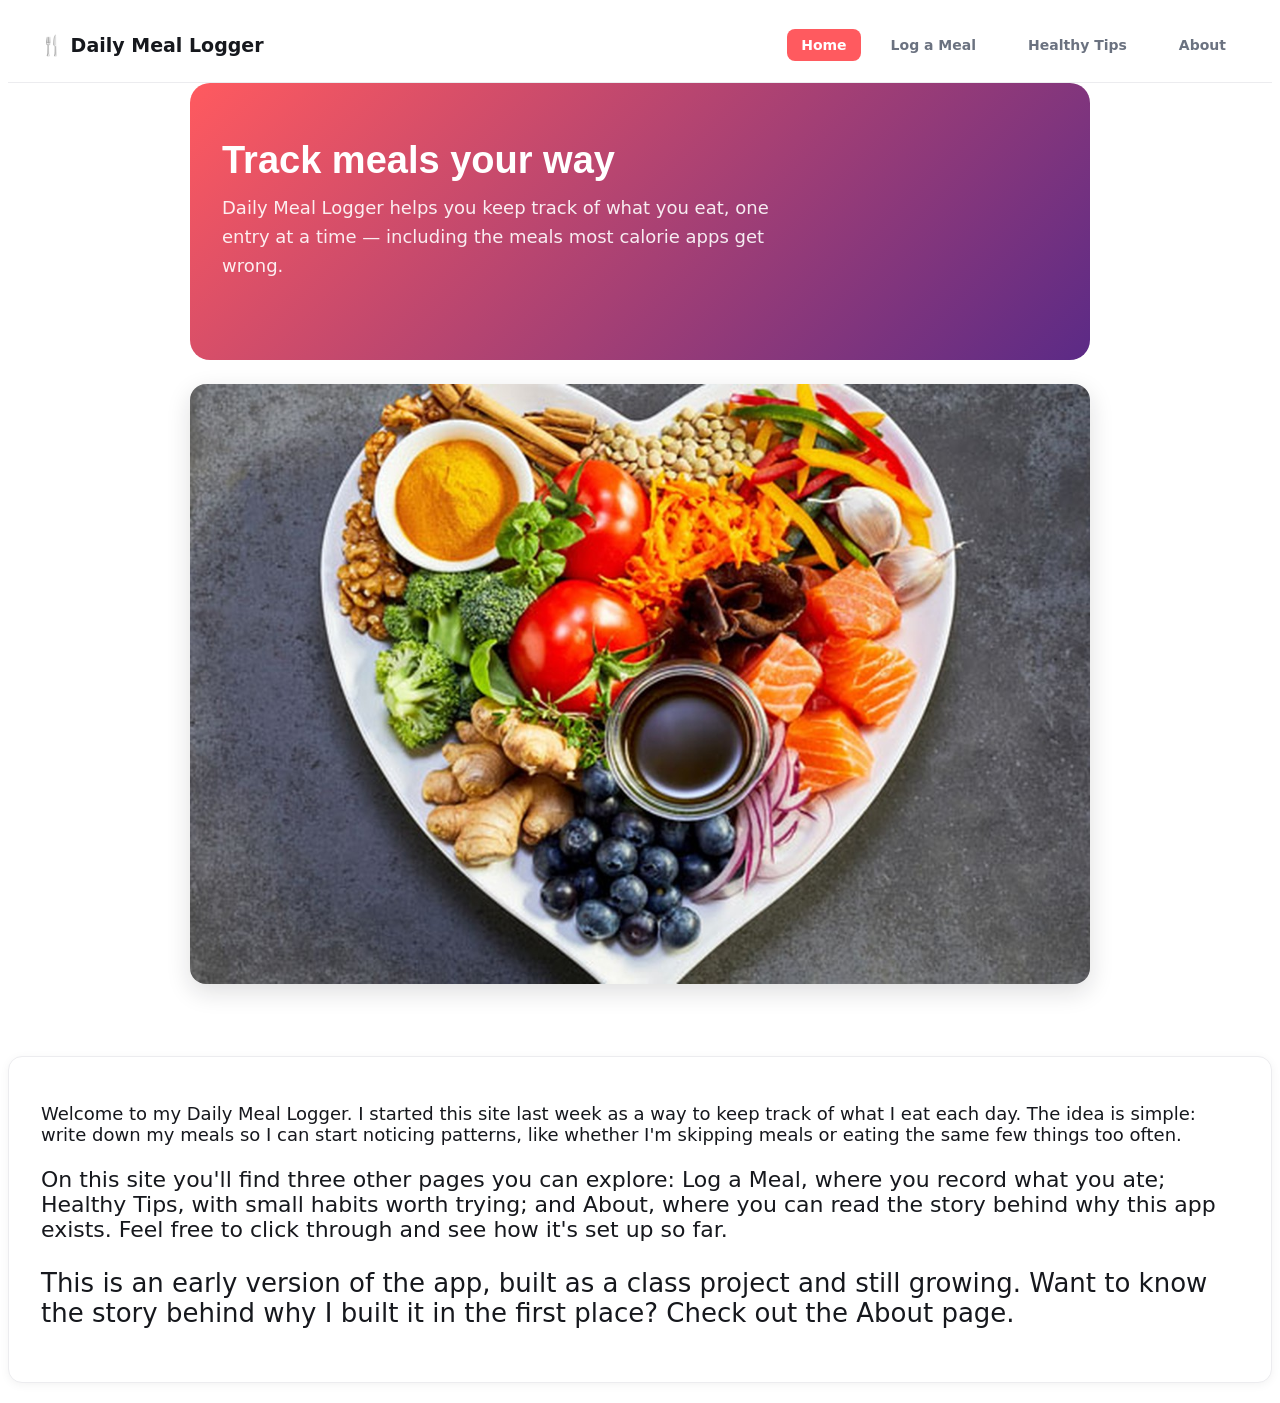
==== index.html @ 2026b80f "Added About page with external stylesheets" ====
<!DOCTYPE html>
<html>

<head>
  <title>Daily Meal Logger - Home</title>
  <link rel="stylesheet" href="style.css">
</head>

<body>
  <!-- Site header: logo on the left, nav links on the right -->
  <header class="site-header">
    <a class="logo" href="index.html">
      🍴 Daily Meal Logger
    </a>
    <nav class="site-nav">
      <!-- Navigation: relative links to the other three pages -->
      <a class="active" href="index.html">Home</a>
      <a href="log.html">Log a Meal</a><br><br>
      <a href="tips.html">Healthy Tips</a><br><br>
      <a href="about.html">About</a>
    </nav>
  </header>

  <div class="page-container">
    <!-- Hero section: page heading and intro subtext on a gradient background -->
    <div class="hero">
      <h1>Track meals your way</h1>
      <p class="hero-sub"> Daily Meal Logger helps you keep track of what you eat, one entry at a time &mdash; including
        the meals most calorie apps get wrong.</p>
    </div>

    <!-- Image: photo representing the Home page -->
    <img class="hero-image" src="home_image.jpg" alt="A colorfull plate of food">
  </div>

  <!-- Content card: three paragraphs of text, each styled differently -->
  <div class="content-card">
    <!-- Paragraph 1: intro, styled with a small font size -->
    <p class="home-p1">
      Welcome to my Daily Meal Logger. I started this site last week as a way to keep track of what I eat
      each day. The idea is simple: write down my meals so I can start noticing patterns, like whether I'm skipping
      meals or eating the same few things too often.
    </p>
    <!-- Paragraph 2: site overview, styled with a medium font size -->
    <p class="home-p2">
      On this site you'll find three other pages you can explore: Log a Meal, where you record what you ate;
      Healthy Tips, with small habits worth trying; and About, where you can read the story behind why this
      app exists. Feel free to click through and see how it's set up so far.
    </p>
    <!-- Paragraph 3: personal note, styled with a large font size -->
    <p class="home-p3">
      This is an early version of the app, built as a class project and still growing. Want to know the story
      behind why I built it in the first place? Check out the About page.
    </p>
  </div>
</body>

</html>
---- style.css ----
/* ==========================================================
   COLOR PALETTE
   Coral (primary accent, buttons, hovers) : #FF5A5F
   Deep plum (gradient, button text)       : #5B2A86
   Near-black (body text, headings)        : #16181D
   Muted gray (secondary text, nav links)  : #6B7280
   Light coral tint (hover backgrounds)    : #FFE9E9
   Hairline border / card border           : #ECECEF
   White (cards, button backgrounds)       : #FFFFFF
   Log page: red, amber, blue accents      : #E4572E, #C98A00, #2563A8
   ========================================================== */

/* Paragraph styles for each page. Originally inline <font> tags in
   index.html, log.html, and tips.html -- moved here as classes so
   the styling lives in one place instead of repeated inline attributes. */

/* Home page: three paragraphs, differentiated by font size */
.home-p1 { font-size: 18px;}
.home-p2 { font-size: 22px;}
.home-p3 { font-size: 26px;}

/* Log a Meal page: three paragraphs, differentiated by color */
.log-p1 { color: #E4572E; }
.log-p2 { color: #C98A00; }
.log-p3 { color: #2563A8; }

/* Healthy Tips page: three paragraphs, differentiated by font family, weight and style */
.tips-p1 { font-family: 'Courier New', monospace; }
.tips-p2 { font-weight: 700; }
.tips-p3 { font-style: italic; }

/* Site header bar on every page: logo on the left, nav links on the right. */
.site-header {
    display: flex; /* display: flex organizes the child elements in a row side by side, instead of stacking on top of each other */
    justify-content: space-between; /* justify-content: controls spacing along the row -- space-between pushes the first and last child to opposite ends */
    align-items: center; /* align-items: centers children vertically within the row */
    padding: 18px 32px; /* padding: adds space inside the element, between its border and its content (18px top/bottom, 32px left/right) */
    background: #FFFFFF; /* background: sets the background color */
    border-bottom: 1px solid #ECECEF; /* border-bottom: draws a line only under the element, not around all four sides */
}

/* Removes the underline from all anchor tag links */
a {
    text-decoration: none;
}

/* Logo on the left side of the header bar: flex row with icon and text, centered vertically, with a small gap between them */
.logo {
    display: flex;
    align-items: center;
    gap: 8px; /* gap: adds space between flex children, without needing margin on each one individually */
    font-size: 19px;
    font-weight: 700;
    color : #16181D;
}

/* Navigation links on the right side of the header bar: flex row with a small gap between each link */
.site-nav {
    display: flex;
    align-items: center;
    gap: 8px;
}

/* Each navigation link: small margin on the left, padding inside the link, rounded corners, muted gray text color */
.site-nav a {
    margin-left: 8px; /* margin-left: adds space to the outside-left of the element, pushing it away from whatever's before it */
    padding: 8px 14px;
    border-radius: 8px; /* border-radius: rounds the corners; higher values = more rounded */
    font-size: 14px;
    font-weight: 600;
    color: #6B7280;
}

/* Navigation link hover state: light coral background, coral text color */
.site-nav a:hover {
    background: #FFE9E9;
    color: #FF5A5F;
}

/* Navigation link active state: coral background, white text color */
.site-nav a.active {
    background: #FF5A5F;
    color: #FFFFFF;
}

/* Body text: Segoe UI font, near-black color */
body {
    font-family: 'Segoe UI', system-ui, sans-serif;
    color: #16181D;
}

/* Page container: max width, centered horizontally, padding on left/right and bottom */
.page-container {
    max-width: 900px; /* max-width: caps how wide the element can grow, even if its container is wider */
    margin: 0 auto; /* margin: 0 auto centers a block horizontally (0 top/bottom, auto lets the browser split the leftover space evenly on left/right) */
    padding: 0 24px 60px;
}

/* Hero section on the home page: padding, margin, rounded corners, gradient background */
.hero {
    padding: 56px 32px;
    margin-bottom: 24px;
    border-radius: 20px;
    background: linear-gradient(135deg, #FF5A5F 0%, #5B2A86 100%);  /* linear-gradient: blends between two (or more) colors instead of one flat color; 135deg sets the angle it flows across */
}

/* Hero heading on the home page: Segoe UI font, bold weight, large size, white color */
.hero h1 {
    font-family: 'Segoe UI', Verdana, sans-serif;
    font-weight: 800;
    font-size: 38px;
    margin: 0 0 12px;
    color: #FFFFFF;
}

/* Hero subheading on the home page: smaller size, near-white color, max width, line height, margin */
.hero-sub {
    font-size: 18px;
    color: rgba(255,255,255,0.9); /* rgba: like a color, but with a 4th value (0-1) controlling transparency -- 0.9 here is 90% opaque */
    max-width: 560px;
    line-height: 1.6; /* line-height: sets the vertical space a line of text takes up; higher values add breathing room between wrapped lines */
    margin: 0 0 24px;
}

/* Hero image on the home page: full width, 3:2 aspect ratio, cover the box, rounded corners, soft shadow */
.hero-image {
    width: 100%;
    aspect-ratio: 3 / 2; /* aspect-ratio: locks the width-to-height ratio (3:2 here), so the box keeps that shape at any size */
    object-fit: cover; /* object-fit: controls how an image fills its box -- cover crops it to fill completely without stretching */
    border-radius: 16px;
    margin-bottom: 8px;
    box-shadow: 0 8px 24px rgba(22, 24, 29, 0.14);
}

/* Content card: white box with border, rounded corners, padding, margin, soft shadow */
.content-card {
  background: #FFFFFF;
  border: 1px solid #ECECEF;
  border-radius: 14px;
  padding: 28px 32px;
  margin-bottom: 20px;
  box-shadow: 0 2px 10px rgba(22,24,29,0.05);
}

/* Table card: removes padding and hides overflow, so the table fills the card completely */
.table-card {
  padding: 0;
  overflow: hidden;
}

/* Table styles: full width, collapsed borders, smaller font size */
table {
  width: 100%;
  border-collapse: collapse; /* border-collapse: collapse merges adjacent table cell borders into single lines instead of doubled-up ones */
  font-size: 14px;
}

/* Table header and cell styles: background color, text color, padding, alignment, font weight/size, border bottom */
th {
  background: #16181D;
  color: #FFFFFF;
  padding: 12px 16px;
  text-align: left;
  font-weight: 600;
  font-size: 13px;
}

/* Table cell styles: padding, border bottom */
td {
  padding: 12px 16px;
  border-bottom: 1px solid #ECECEF;
}

/* Table last row: removes the bottom border from the last row of the table */
tr:last-child td {
  border-bottom: none;
}

/* Profile photo on the About page: rounded corners, max width, centered, margin below, soft shadow */
.profile-photo {
  border-radius: 14px;
  max-width: 200px;
  display: block;
  margin: 0 auto 20px;
  box-shadow: 0 8px 24px rgba(22,24,29,0.14);
}

/* Social links on the About page: flex row with gap between icons */
.social-links {
  display: flex;
  gap: 12px;
}

/* Social link icons: fixed size, centered text, rounded circle, border, color */
.social-links .fa {
  width: 44px;
  height: 44px;
  line-height: 44px; /* line-height set equal to height: a common trick to vertically center a single line of text/icon inside a fixed-height box */
  font-size: 20px;
  text-align: center;
  border-radius: 50%;
  border: 1.5px solid #ECECEF;
  color: #16181D;
}

/* Social link icon hover state: coral border, light coral background, coral text color */
.social-links .fa:hover {
  border-color: #FF5A5F;
  background: #FFE9E9;
  color: #FF5A5F;
}
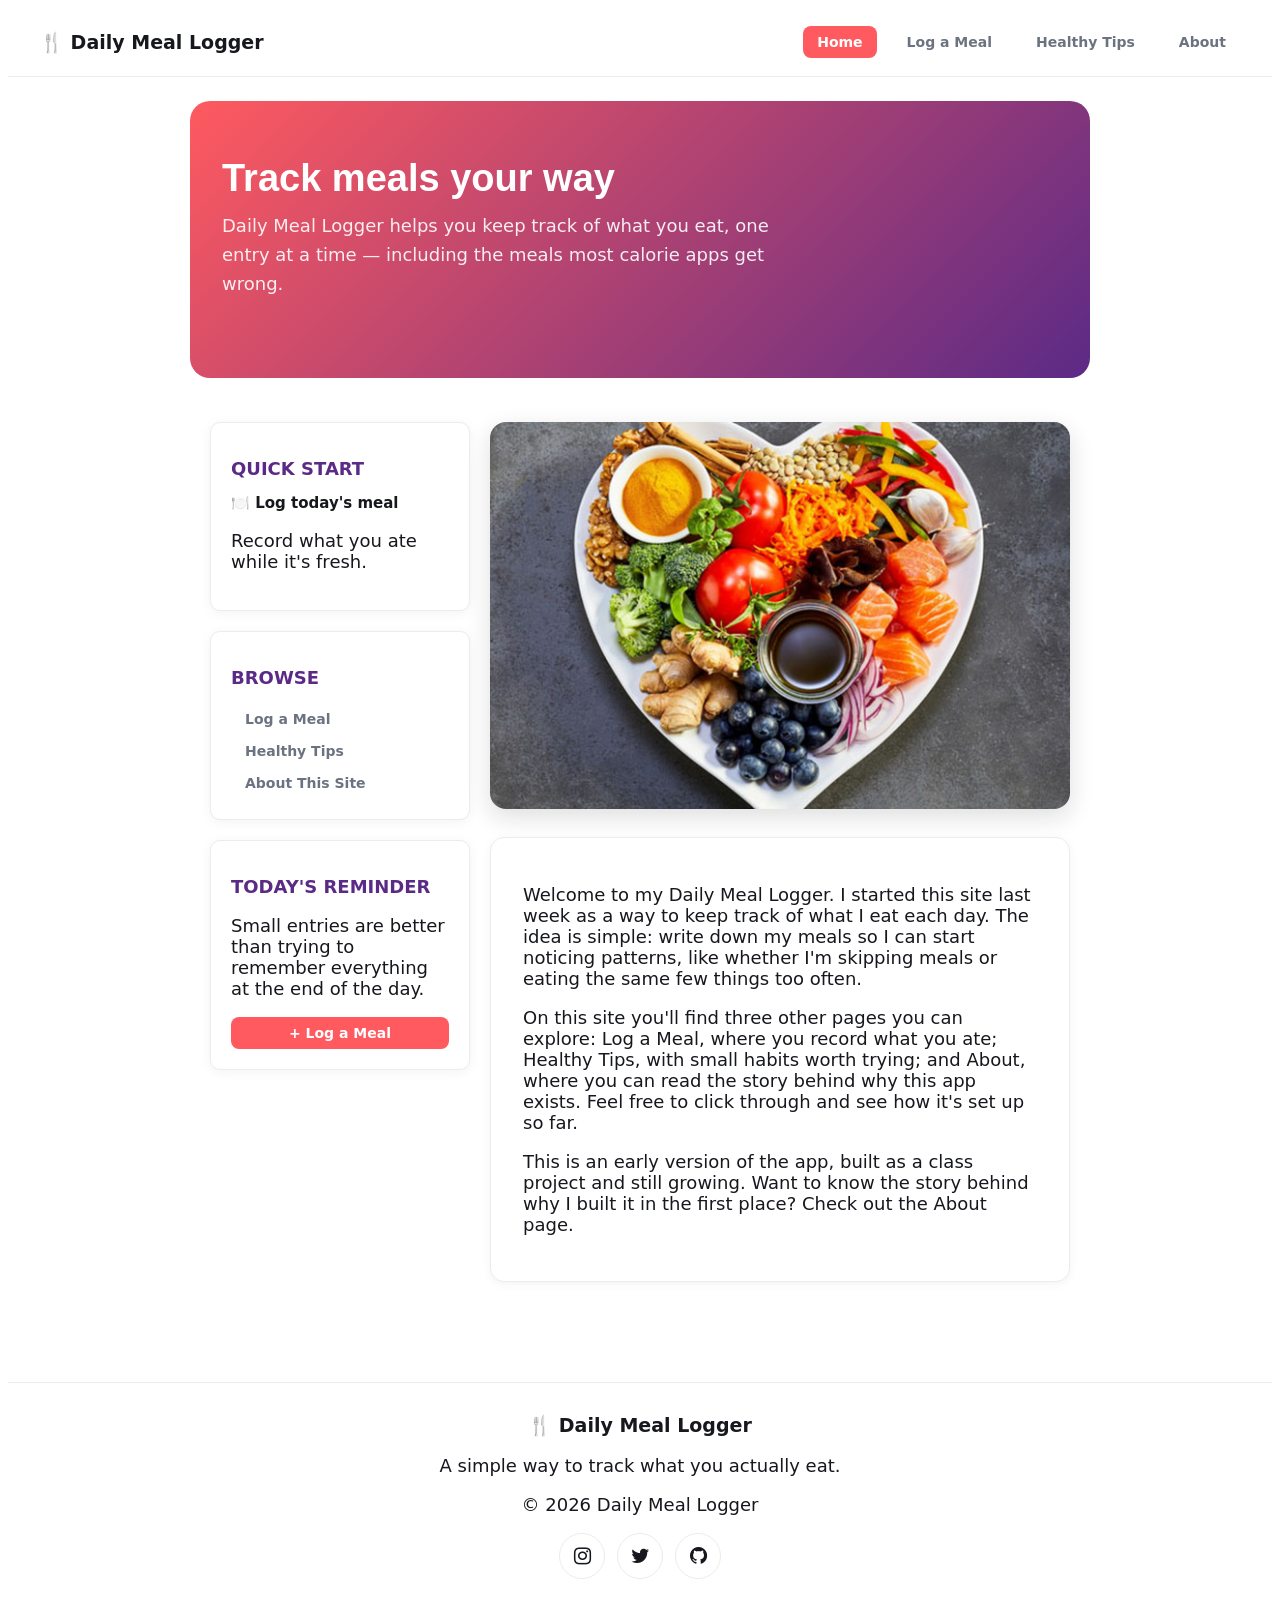
==== commit ba093db4: "Add page layouts using CSS Grid, Flexbox, and Float across the site (Home, Log a Meal, Healthy Tips," ====
--- a/index.html
+++ b/index.html
@@ -3,7 +3,9 @@
 
 <head>
   <title>Daily Meal Logger - Home</title>
-  <link rel="stylesheet" href="style.css">
+  <link rel="stylesheet" href="css/style.css">
+  <!-- Font Awesome: icon font library, loaded from a CDN, used for the social media icons below -->
+  <link rel="stylesheet" href="https://cdnjs.cloudflare.com/ajax/libs/font-awesome/4.7.0/css/font-awesome.min.css">
 </head>
 
 <body>
@@ -15,44 +17,86 @@
     <nav class="site-nav">
       <!-- Navigation: relative links to the other three pages -->
       <a class="active" href="index.html">Home</a>
-      <a href="log.html">Log a Meal</a><br><br>
-      <a href="tips.html">Healthy Tips</a><br><br>
+      <a href="log.html">Log a Meal</a>
+      <a href="tips.html">Healthy Tips</a>
       <a href="about.html">About</a>
     </nav>
   </header>
 
   <div class="page-container">
+
     <!-- Hero section: page heading and intro subtext on a gradient background -->
     <div class="hero">
       <h1>Track meals your way</h1>
-      <p class="hero-sub"> Daily Meal Logger helps you keep track of what you eat, one entry at a time &mdash; including
+      <p class="hero-sub"> Daily Meal Logger helps you keep track of what you eat, one entry at a time &mdash;
+        including
         the meals most calorie apps get wrong.</p>
     </div>
 
-    <!-- Image: photo representing the Home page -->
-    <img class="hero-image" src="home_image.jpg" alt="A colorfull plate of food">
+    <!-- Two-column layout using CSS Grid: aside and content are placed
+     into named grid-template-areas ("aside image" / "aside content"),
+     so the aside spans both rows automatically. -->
+    <div class="grid-layout">
+      <aside class="grid-layout-aside">
+        <div class="aside-card">
+          <h1 class="aside-h1">QUICK START</h1>
+          <h2 class="aside-h2">🍽️ Log today's meal</h2>
+          <p>Record what you ate while it's fresh.</p>
+        </div>
+        <div class="aside-card">
+          <h1 class="aside-h1">BROWSE</h1>
+          <a class="aside-a" href="log.html">Log a Meal</a>
+          <a class="aside-a" href="tips.html">Healthy Tips</a>
+          <a class="aside-a" href="about.html">About This Site</a>
+        </div>
+        <div class="aside-card">
+          <h1 class="aside-h1">TODAY'S REMINDER</h1>
+          <p>Small entries are better than trying to remember everything at the end of the day.</p>
+          <a class="active1" href="log.html">+ Log a Meal</a>
+        </div>
+      </aside>
+      <!-- Image: photo representing the Home page -->
+      <img class="hero-image" src="images/home_image.jpg" alt="A colorfull plate of food">
+
+      <!-- Content card: three paragraphs of text, each styled differently -->
+      <div class="content-card">
+        <!-- Paragraph 1: intro, styled with a small font size -->
+        <p>
+          Welcome to my Daily Meal Logger. I started this site last week as a way to keep track of what I eat
+          each day. The idea is simple: write down my meals so I can start noticing patterns, like whether I'm
+          skipping
+          meals or eating the same few things too often.
+        </p>
+        <!-- Paragraph 2: site overview, styled with a medium font size -->
+        <p>
+          On this site you'll find three other pages you can explore: Log a Meal, where you record what you ate;
+          Healthy Tips, with small habits worth trying; and About, where you can read the story behind why this
+          app exists. Feel free to click through and see how it's set up so far.
+        </p>
+        <!-- Paragraph 3: personal note, styled with a large font size -->
+        <p>
+          This is an early version of the app, built as a class project and still growing. Want to know the story
+          behind why I built it in the first place? Check out the About page.
+        </p>
+      </div>
+    </div>
   </div>
 
-  <!-- Content card: three paragraphs of text, each styled differently -->
-  <div class="content-card">
-    <!-- Paragraph 1: intro, styled with a small font size -->
-    <p class="home-p1">
-      Welcome to my Daily Meal Logger. I started this site last week as a way to keep track of what I eat
-      each day. The idea is simple: write down my meals so I can start noticing patterns, like whether I'm skipping
-      meals or eating the same few things too often.
+  <footer class="page-footer">
+    <h1 class="footer-logo">
+      🍴 Daily Meal Logger
+    </h1>
+    <p>A simple way to track what you actually eat.</p>
+    <p>© 2026 Daily Meal Logger</p>
+
+    <!-- Social media links: icon buttons using Font Awesome. The urls are placeholders to be replaced later -->
+    <p class="social-links">
+      <a href="https://instagram.com" class="fa fa-instagram" title="Instagram"></a>
+      <a href="https://twitter.com" class="fa fa-twitter" title="Twitter / X"></a>
+      <a href="https://github.com" class="fa fa-github" title="GitHub"></a>
     </p>
-    <!-- Paragraph 2: site overview, styled with a medium font size -->
-    <p class="home-p2">
-      On this site you'll find three other pages you can explore: Log a Meal, where you record what you ate;
-      Healthy Tips, with small habits worth trying; and About, where you can read the story behind why this
-      app exists. Feel free to click through and see how it's set up so far.
-    </p>
-    <!-- Paragraph 3: personal note, styled with a large font size -->
-    <p class="home-p3">
-      This is an early version of the app, built as a class project and still growing. Want to know the story
-      behind why I built it in the first place? Check out the About page.
-    </p>
-  </div>
+  </footer>
+
 </body>
 
 </html>
--- a/css/style.css
+++ b/css/style.css
@@ -0,0 +1,403 @@
+/* ==========================================================
+   COLOR PALETTE
+   Coral (primary accent, buttons, hovers) : #FF5A5F
+   Deep plum (gradient, button text)       : #5B2A86
+   Near-black (body text, headings)        : #16181D
+   Muted gray (secondary text, nav links)  : #6B7280
+   Light coral tint (hover backgrounds)    : #FFE9E9
+   Hairline border / card border           : #ECECEF
+   White (cards, button backgrounds)       : #FFFFFF
+   Log page: red, amber, blue accents      : #E4572E, #C98A00, #2563A8
+   ========================================================== */
+
+/* Paragraph styles for each page. Originally inline <font> tags in
+   index.html, log.html, and tips.html -- moved here as classes so
+   the styling lives in one place instead of repeated inline attributes. */
+
+/* paragraphs font size */
+p {
+  font-size: 18px;
+}
+
+/* Site header bar on every page: logo on the left, nav links on the right. */
+.site-header {
+  display: flex;
+  /* display: flex organizes the child elements in a row side by side, instead of stacking on top of each other */
+  justify-content: space-between;
+  /* justify-content: controls spacing along the row -- space-between pushes the first and last child to opposite ends */
+  align-items: center;
+  /* align-items: centers children vertically within the row */
+  padding: 18px 32px;
+  /* padding: adds space inside the element, between its border and its content (18px top/bottom, 32px left/right) */
+  background: #FFFFFF;
+  /* background: sets the background color */
+  border-bottom: 1px solid #ECECEF;
+  /* border-bottom: draws a line only under the element, not around all four sides */
+}
+
+/* Removes the underline from all anchor tag links */
+a {
+  text-decoration: none;
+}
+
+/* Logo on the left side of the header bar: flex row with icon and text, centered vertically, with a small gap between them */
+.logo {
+  display: flex;
+  align-items: center;
+  gap: 8px;
+  /* gap: adds space between flex children, without needing margin on each one individually */
+  font-size: 19px;
+  font-weight: 700;
+  color: #16181D;
+}
+
+/* Navigation links on the right side of the header bar: flex row with a small gap between each link */
+.site-nav {
+  display: flex;
+  align-items: center;
+  gap: 8px;
+}
+
+/* Each navigation link: small margin on the left, padding inside the link, rounded corners, muted gray text color */
+.site-nav a {
+  margin-left: 8px;
+  /* margin-left: adds space to the outside-left of the element, pushing it away from whatever's before it */
+  padding: 8px 14px;
+  border-radius: 8px;
+  /* border-radius: rounds the corners; higher values = more rounded */
+  font-size: 14px;
+  font-weight: 600;
+  color: #6B7280;
+}
+
+/* Navigation link hover state: light coral background, coral text color */
+.site-nav a:hover {
+  background: #FFE9E9;
+  color: #FF5A5F;
+}
+
+/* Navigation link active state: coral background, white text color */
+.site-nav a.active {
+  background: #FF5A5F;
+  color: #FFFFFF;
+}
+
+/* Body text: Segoe UI font, near-black color */
+body {
+  font-family: 'Segoe UI', system-ui, sans-serif;
+  color: #16181D;
+}
+
+/* Page container: max width, centered horizontally, padding on left/right and bottom */
+.page-container {
+  max-width: 900px;
+  /* max-width: caps how wide the element can grow, even if its container is wider */
+  margin: 0 auto;
+  /* margin: 0 auto centers a block horizontally (0 top/bottom, auto lets the browser split the leftover space evenly on left/right) */
+  padding: 0 24px 60px;
+}
+
+/* Hero section on the home page: padding, margin, rounded corners, gradient background */
+.hero {
+  padding: 56px 32px;
+  margin-top: 24px;
+  /* ✅ adds space above, between header and hero */
+  margin-bottom: 24px;
+  border-radius: 20px;
+  background: linear-gradient(135deg, #FF5A5F 0%, #5B2A86 100%);
+  /* linear-gradient: blends between two (or more) colors instead of one flat color; 135deg sets the angle it flows across */
+}
+
+/* Hero heading on the home page: Segoe UI font, bold weight, large size, white color */
+.hero h1 {
+  font-family: 'Segoe UI', Verdana, sans-serif;
+  font-weight: 800;
+  font-size: 38px;
+  margin: 0 0 12px;
+  color: #FFFFFF;
+}
+
+/* Hero subheading on the home page: smaller size, near-white color, max width, line height, margin */
+.hero-sub {
+  font-size: 18px;
+  color: rgba(255, 255, 255, 0.9);
+  /* rgba: like a color, but with a 4th value (0-1) controlling transparency -- 0.9 here is 90% opaque */
+  max-width: 560px;
+  line-height: 1.6;
+  /* line-height: sets the vertical space a line of text takes up; higher values add breathing room between wrapped lines */
+  margin: 0 0 24px;
+}
+
+/* Hero image on the home page: full width, 3:2 aspect ratio, cover the box, rounded corners, soft shadow */
+.hero-image {
+  width: 100%;
+  aspect-ratio: 3 / 2;
+  /* aspect-ratio: locks the width-to-height ratio (3:2 here), so the box keeps that shape at any size */
+  object-fit: cover;
+  /* object-fit: controls how an image fills its box -- cover crops it to fill completely without stretching */
+  border-radius: 16px;
+  margin-bottom: 8px;
+  box-shadow: 0 8px 24px rgba(22, 24, 29, 0.14);
+}
+
+/* Content card: white box with border, rounded corners, padding, margin, soft shadow */
+.content-card {
+  background: #FFFFFF;
+  border: 1px solid #ECECEF;
+  border-radius: 14px;
+  padding: 28px 32px;
+  margin-bottom: 20px;
+  box-shadow: 0 2px 10px rgba(22, 24, 29, 0.05);
+}
+
+/* Table card: removes padding and hides overflow, so the table fills the card completely */
+.table-card {
+  padding: 0;
+  overflow: hidden;
+}
+
+/* Table styles: full width, collapsed borders, smaller font size */
+table {
+  width: 100%;
+  border-collapse: collapse;
+  /* border-collapse: collapse merges adjacent table cell borders into single lines instead of doubled-up ones */
+  font-size: 14px;
+}
+
+/* Table header and cell styles: background color, text color, padding, alignment, font weight/size, border bottom */
+th {
+  background: #16181D;
+  color: #FFFFFF;
+  padding: 12px 16px;
+  text-align: left;
+  font-weight: 600;
+  font-size: 13px;
+}
+
+/* Table cell styles: padding, border bottom */
+td {
+  padding: 12px 16px;
+  border-bottom: 1px solid #ECECEF;
+}
+
+/* Table last row: removes the bottom border from the last row of the table */
+tr:last-child td {
+  border-bottom: none;
+}
+
+/* Profile photo on the About page: rounded corners, max width, centered, margin below, soft shadow */
+.profile-photo {
+  border-radius: 14px;
+  max-width: 200px;
+  display: block;
+  margin: 0 auto 20px;
+  box-shadow: 0 8px 24px rgba(22, 24, 29, 0.14);
+}
+
+/* Social links on the About page: flex row with gap between icons */
+.social-links {
+  display: flex;
+  justify-content: center;
+  /* centers flex children horizontally */
+  align-items: center;
+  gap: 12px;
+}
+
+/* Social link icons: fixed size, centered text, rounded circle, border, color */
+.social-links .fa {
+  width: 44px;
+  height: 44px;
+  line-height: 44px;
+  /* line-height set equal to height: a common trick to vertically center a single line of text/icon inside a fixed-height box */
+  font-size: 20px;
+  text-align: center;
+  border-radius: 50%;
+  border: 1.5px solid #ECECEF;
+  color: #16181D;
+}
+
+/* Social link icon hover state: coral border, light coral background, coral text color */
+.social-links .fa:hover {
+  border-color: #FF5A5F;
+  background: #FFE9E9;
+  color: #FF5A5F;
+}
+
+.page-footer {
+  text-align: center;
+  /* to align center */
+  padding: 18px 18px;
+  background: #FFFFFF;
+  /* background: sets the background color */
+  border-top: 1px solid #ECECEF;
+  /* border-top: draws a line only above the element, not around all four sides */
+}
+
+.footer-logo {
+  align-items: center;
+  gap: 8px;
+  /* gap: adds space between flex children, without needing margin on each one individually */
+  font-size: 19px;
+  font-weight: 700;
+  color: #16181D;
+}
+
+.grid-layout {
+  display: grid;
+  grid-template-columns: minmax(220px, 260px) 1fr;
+  grid-template-areas:
+    "aside image"
+    "aside content";
+  gap: 20px;
+  padding: 20px;
+}
+
+.grid-layout-aside {
+  grid-area: aside;
+}
+
+.hero-image {
+  grid-area: image;
+}
+
+.content-card {
+  grid-area: content;
+}
+
+.aside-card {
+  background: #FFFFFF;
+  border: 1px solid #ECECEF;
+  font-size: 10px;
+  border-radius: 10px;
+  padding: 20px 20px;
+  margin-bottom: 20px;
+  box-shadow: 0 2px 12px rgba(22, 24, 29, 0.05);
+}
+
+.aside-h1 {
+  font-size: 18px;
+  color: #5B2A86;
+}
+
+.aside-a {
+  display: block;
+  text-decoration: none;
+  color: #16181D;
+}
+
+.aside-card a.active1 {
+  background: #FF5A5F;
+  color: #FFFFFF;
+  display: block;
+  text-align: center;
+}
+
+.aside-card a {
+  align-items: center;
+  padding: 8px 14px;
+  border-radius: 8px;
+  /* border-radius: rounds the corners; higher values = more rounded */
+  font-size: 14px;
+  font-weight: 600;
+  color: #6B7280;
+}
+
+.flex-layout {
+  display: flex;
+  flex-direction: row;
+  gap: 24px;
+  align-items: flex-start;
+  /* prevents the sidebar from stretching to match the taller main column */
+}
+
+.main-column {
+  display: flex;
+  flex-direction: column;
+  gap: 20px;
+  flex: 1;
+  /* takes up all remaining horizontal space */
+  min-width: 0;
+  /* prevents flex item from overflowing when content (like the table) is wide */
+}
+
+.flex-layout-aside {
+  display: flex;
+  flex-direction: column;
+  gap: 20px;
+  flex: 0 0 300px;
+  /* don't grow, don't shrink, stay exactly 260px wide */
+}
+
+.float-layout::after {
+  content: "";
+  display: table;
+  clear: both;
+}
+
+.float-layout-aside {
+  float: left;
+  width: 300px;
+}
+
+.float-layout-main {
+  overflow: hidden;
+  /* creates a new block formatting context — content no longer wraps around the float */
+  margin-left: 324px;
+  /* 300px aside + 24px gap */
+}
+
+.round-check {
+  appearance: none;
+  -webkit-appearance: none;
+  width: 16px;
+  height: 16px;
+  border: 2px solid #6B7280;
+  border-radius: 50%;
+  /* circle shape */
+  vertical-align: middle;
+  cursor: pointer;
+}
+
+.round-check:checked {
+  background: #16181D;
+  /* fills solid when checked -- mimics ○ becoming ● */
+  border-color: #16181D;
+}
+
+.calorie-p {
+  padding: 2px 2px;
+  /* padding: adds space inside the element, between its border and its content (18px top/bottom, 32px left/right) */
+  background: #FFFFFF;
+  /* background: sets the background color */
+  border-bottom: 1px solid #ECECEF;
+  /* border-bottom: draws a line only under the element, not around all four sides */
+}
+
+.flex-layout-reverse {
+  display: flex;
+  flex-direction: row-reverse;
+  /* ✅ flips the visual order of children */
+  gap: 24px;
+  align-items: flex-start;
+}
+
+.flex-layout-reverse-main {
+  display: flex;
+  flex-direction: column;
+  gap: 20px;
+  flex: 1;
+  min-width: 0;
+}
+
+.flex-layout-reverse-aside {
+  display: flex;
+  flex-direction: column;
+  gap: 20px;
+  flex: 0 0 300px;
+  /* don't grow, don't shrink, stay exactly 260px wide */
+}
+
+.about-list {
+  padding: 2px 20px;
+  font-size: 18px;
+}
